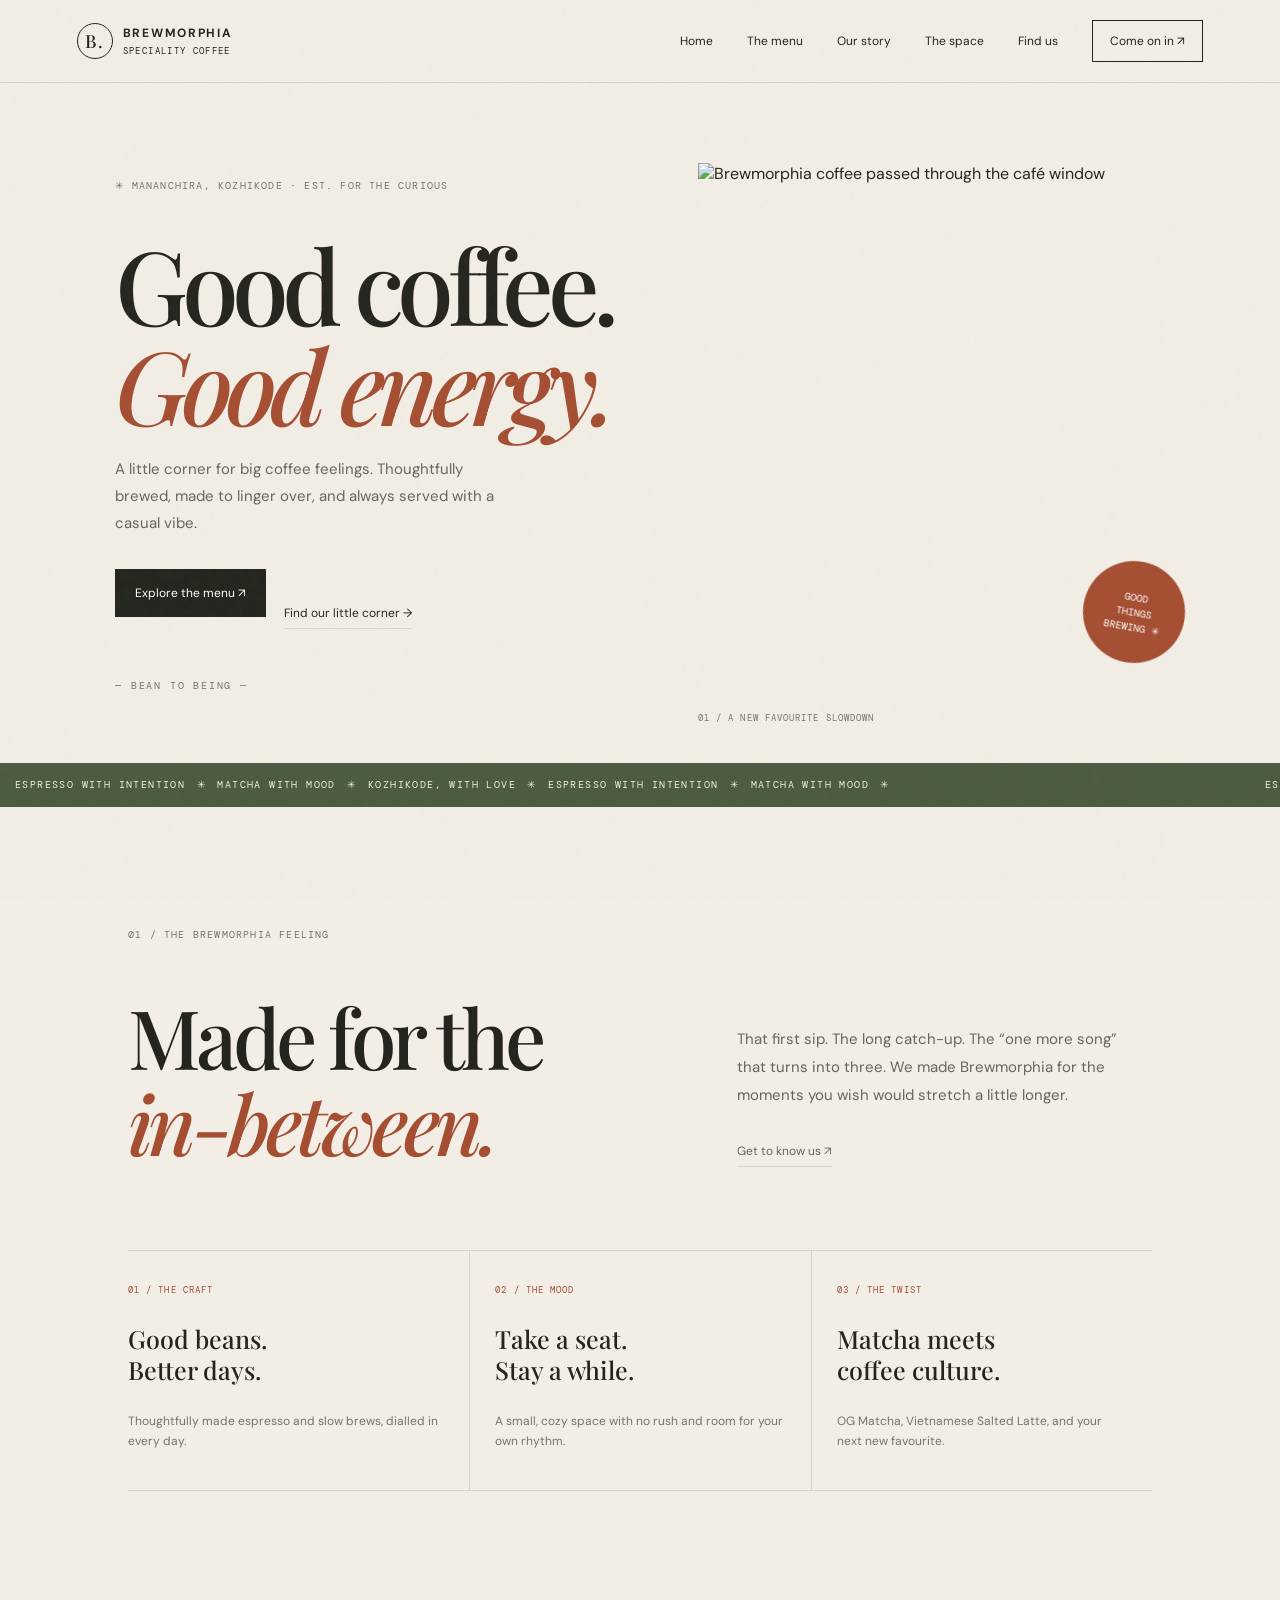
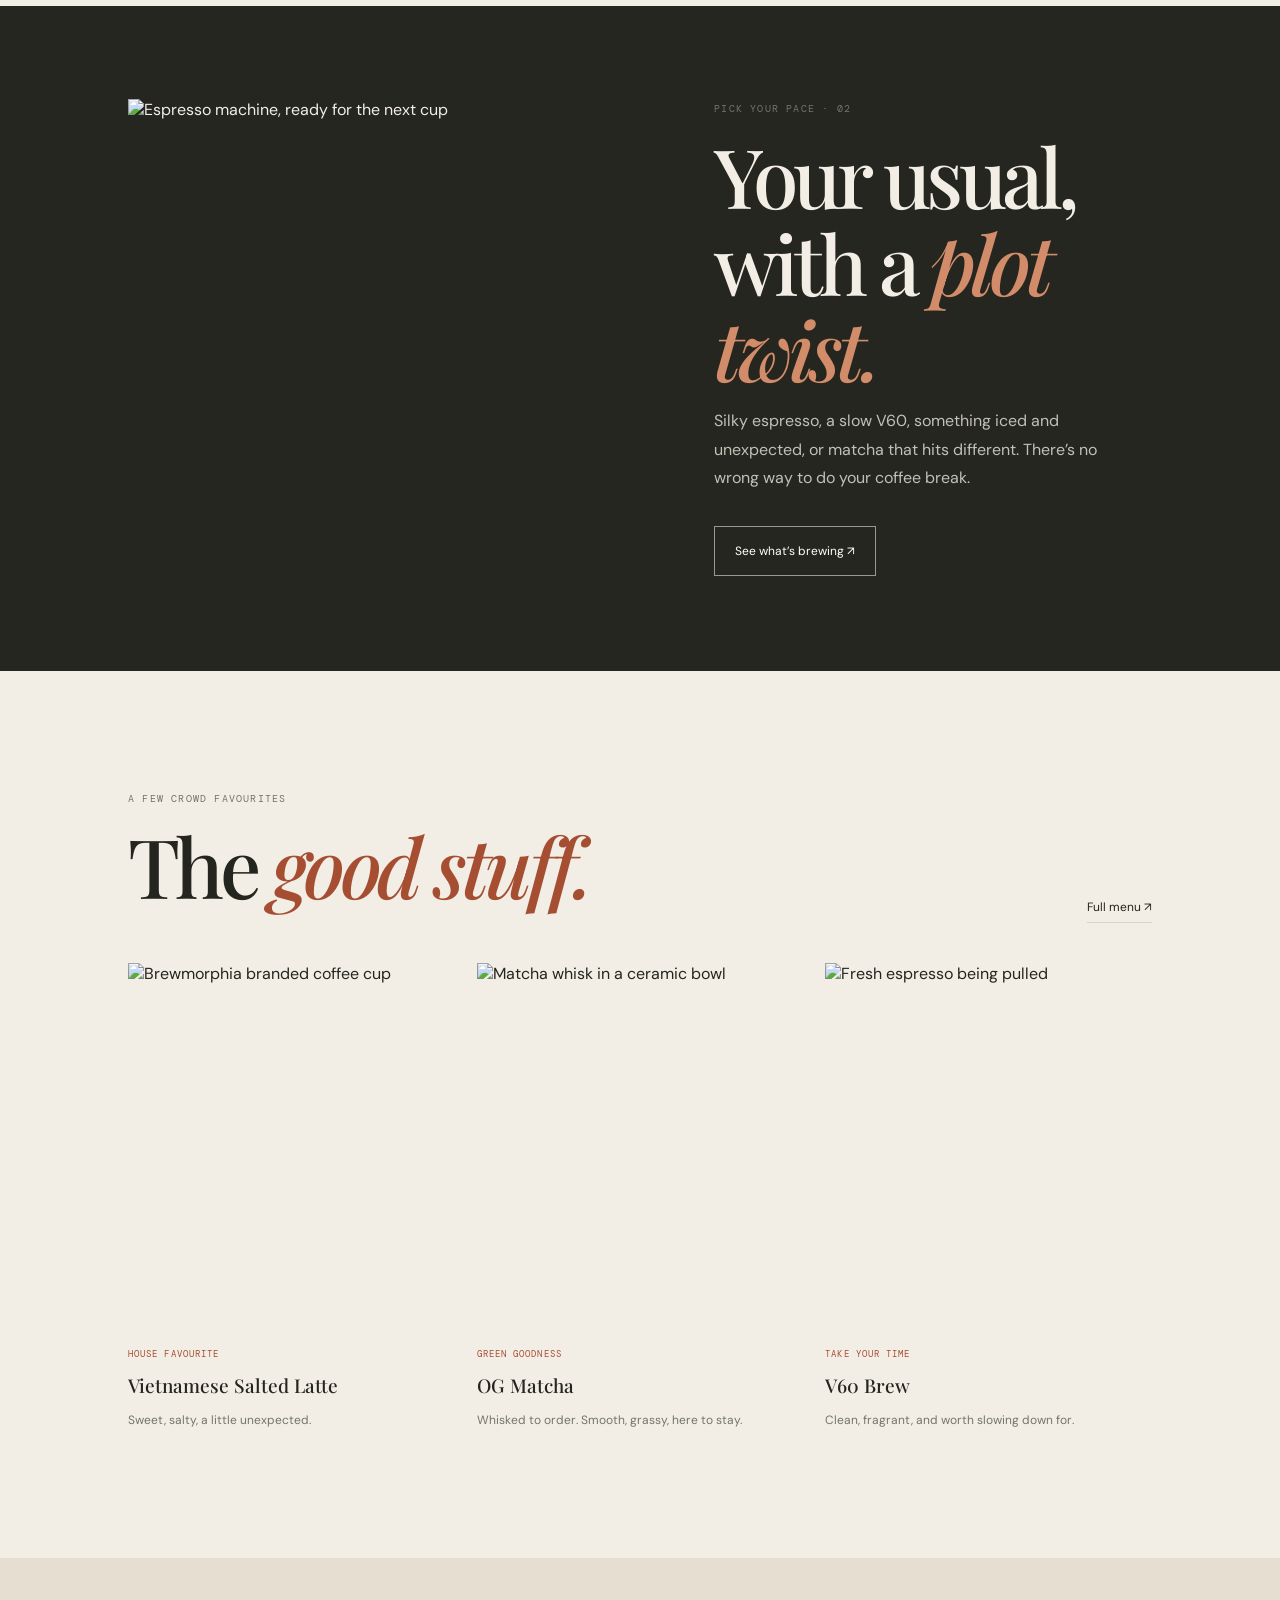
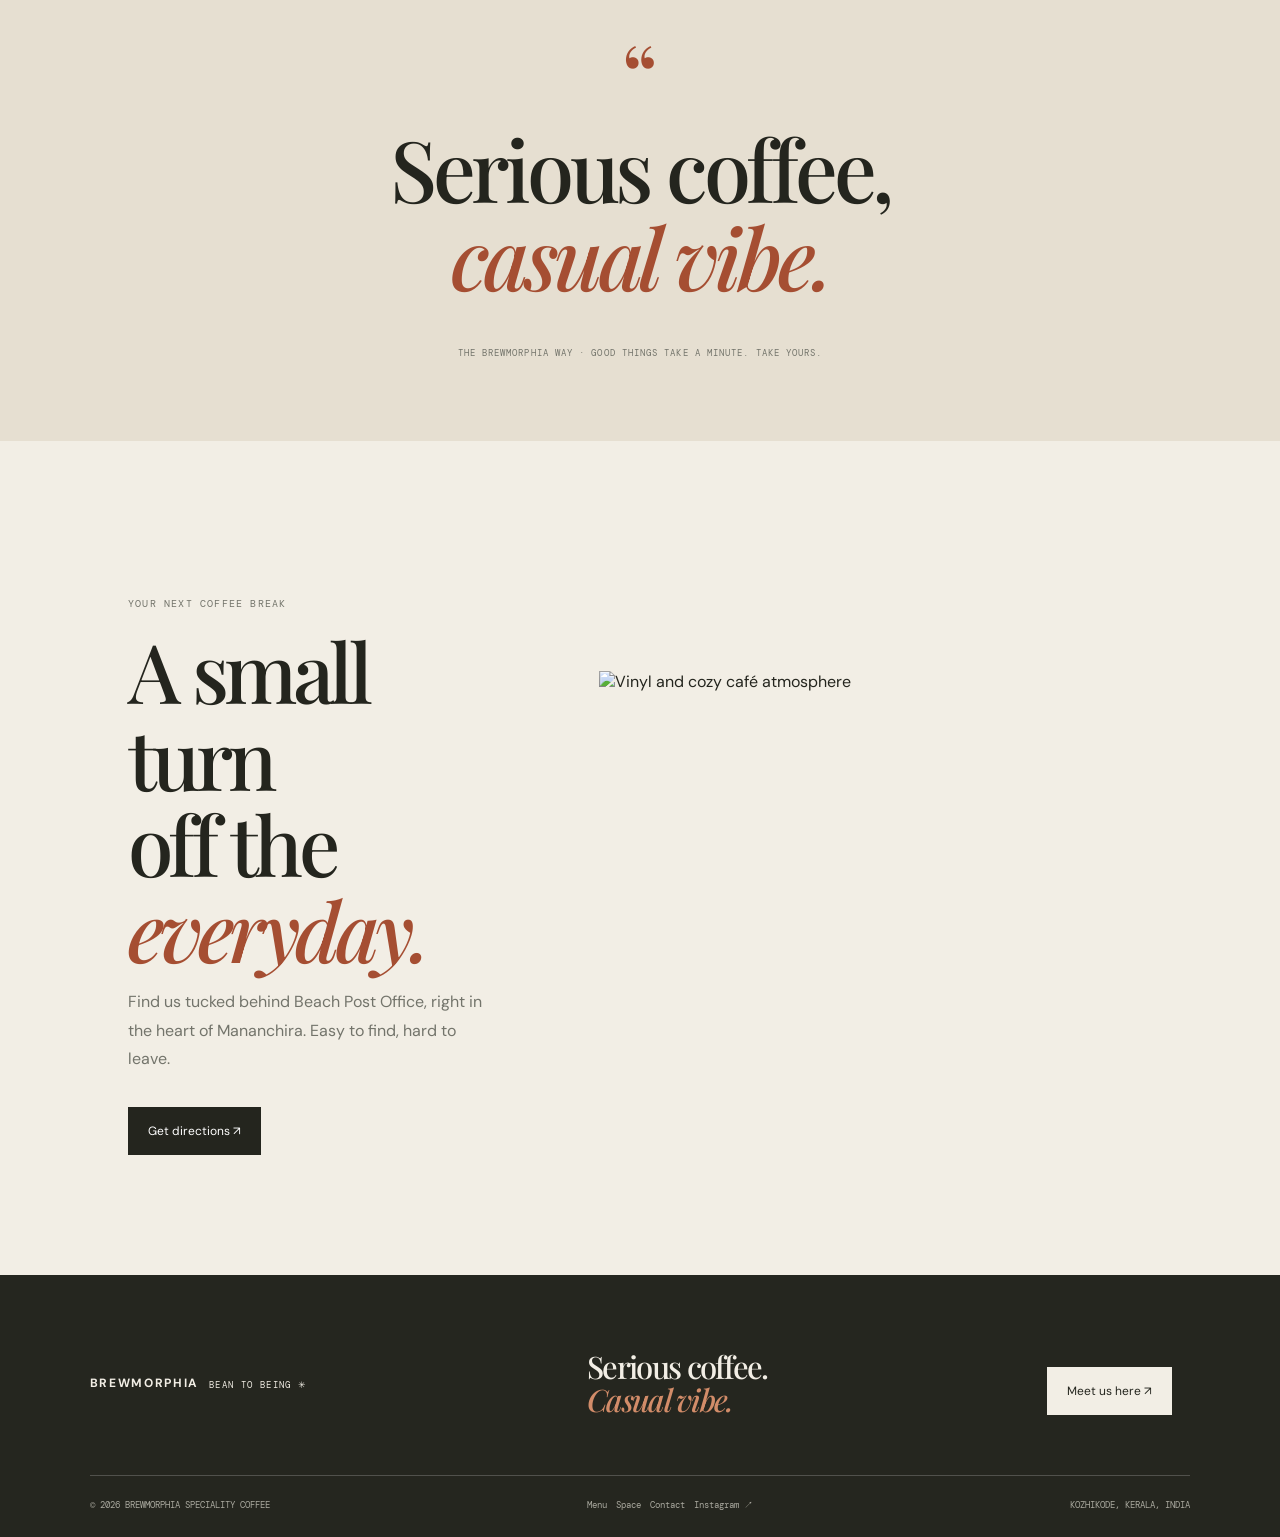
==== index.html @ 0e038773 "Add Brewmorphia website" ====
﻿<!doctype html><html lang="en"><head><meta charset="utf-8"><meta name="viewport" content="width=device-width,initial-scale=1"><title>Brewmorphia — Bean to Being</title><link rel="preconnect" href="https://fonts.googleapis.com"><link href="https://fonts.googleapis.com/css2?family=DM+Mono&family=DM+Sans:wght@400;500;600;700&family=Playfair+Display:ital,wght@0,500;0,600;1,500;1,600&display=swap" rel="stylesheet"><link rel="stylesheet" href="styles.css"><script defer src="script.js"></script></head><body><div class="grain"></div><header><a class="brand" href="index.html"><b>B.</b><span>BREWMORPHIA<small>SPECIALITY COFFEE</small></span></a><button class="hamb" aria-label="Menu">☰</button><nav><a href="index.html">Home</a><a href="menu.html">The menu</a><a href="story.html">Our story</a><a href="gallery.html">The space</a><a href="visit.html">Find us</a><a class="nav-cta" href="visit.html">Come on in ↗</a></nav></header><main><section class="hero"><div class="hero-copy"><p class="eyebrow">✳ MANANCHIRA, KOZHIKODE · EST. FOR THE CURIOUS</p><h1>Good coffee.<br><em>Good energy.</em></h1><p class="lead">A little corner for big coffee feelings. Thoughtfully brewed, made to linger over, and always served with a casual vibe.</p><a class="button" href="menu.html">Explore the menu ↗</a><a class="quiet" href="visit.html">Find our little corner →</a><div class="bean">— BEAN TO BEING —</div></div><div class="hero-visual"><img src="assets/window-cup.jpg" alt="Brewmorphia coffee passed through the café window"><span class="seal">GOOD<br>THINGS<br>BREWING ✳</span><small>01 / A NEW FAVOURITE SLOWDOWN</small></div></section><div class="ticker">ESPRESSO WITH INTENTION　✳　MATCHA WITH MOOD　✳　KOZHIKODE, WITH LOVE　✳　ESPRESSO WITH INTENTION　✳　MATCHA WITH MOOD　✳</div><section class="section"><small class="eyebrow">01 / THE BREWMORPHIA FEELING</small><div class="split"><h2>Made for the<br><em>in-between.</em></h2><p>That first sip. The long catch-up. The “one more song” that turns into three. We made Brewmorphia for the moments you wish would stretch a little longer.<br><br><a class="quiet" href="story.html">Get to know us ↗</a></p></div><div class="three"><article><small>01 / THE CRAFT</small><h3>Good beans.<br>Better days.</h3><p>Thoughtfully made espresso and slow brews, dialled in every day.</p></article><article><small>02 / THE MOOD</small><h3>Take a seat.<br>Stay a while.</h3><p>A small, cozy space with no rush and room for your own rhythm.</p></article><article><small>03 / THE TWIST</small><h3>Matcha meets<br>coffee culture.</h3><p>OG Matcha, Vietnamese Salted Latte, and your next new favourite.</p></article></div></section><section class="dark split-photo"><img src="assets/espresso-machine.jpg" alt="Espresso machine, ready for the next cup"><div><small class="eyebrow">PICK YOUR PACE · 02</small><h2>Your usual,<br>with a <em>plot twist.</em></h2><p>Silky espresso, a slow V60, something iced and unexpected, or matcha that hits different. There’s no wrong way to do your coffee break.</p><a class="button outline" href="menu.html">See what’s brewing ↗</a></div></section><section class="section"><div class="section-title"><div><small class="eyebrow">A FEW CROWD FAVOURITES</small><h2>The <em>good stuff.</em></h2></div><a class="quiet" href="menu.html">Full menu ↗</a></div><div class="cards"><a href="menu.html"><img src="assets/brand-cup.jpg" alt="Brewmorphia branded coffee cup"><small>HOUSE FAVOURITE</small><h3>Vietnamese Salted Latte</h3><p>Sweet, salty, a little unexpected.</p></a><a href="menu.html"><img src="assets/matcha-whisk.jpeg" alt="Matcha whisk in a ceramic bowl"><small>GREEN GOODNESS</small><h3>OG Matcha</h3><p>Whisked to order. Smooth, grassy, here to stay.</p></a><a href="menu.html"><img src="assets/espresso-pour.jpeg" alt="Fresh espresso being pulled"><small>TAKE YOUR TIME</small><h3>V60 Brew</h3><p>Clean, fragrant, and worth slowing down for.</p></a></div></section><section class="quote"><span>“</span><blockquote>Serious coffee,<br><em>casual vibe.</em></blockquote><small>THE BREWMORPHIA WAY · GOOD THINGS TAKE A MINUTE. TAKE YOURS.</small></section><section class="section split visit-preview"><div><small class="eyebrow">YOUR NEXT COFFEE BREAK</small><h2>A small turn<br>off the <em>everyday.</em></h2><p>Find us tucked behind Beach Post Office, right in the heart of Mananchira. Easy to find, hard to leave.</p><a class="button" href="visit.html">Get directions ↗</a></div><img src="assets/listening-corner.jpg" alt="Vinyl and cozy café atmosphere"></section></main><footer><div class="foot-top"><a class="brand" href="index.html">BREWMORPHIA<small>BEAN TO BEING ✳</small></a><h2>Serious coffee.<br><em>Casual vibe.</em></h2><a class="button light" href="visit.html">Meet us here ↗</a></div><div class="foot-bottom"><span>© 2026 BREWMORPHIA SPECIALITY COFFEE</span><span><a href="menu.html">Menu</a>　<a href="gallery.html">Space</a>　<a href="visit.html">Contact</a>　<a href="https://instagram.com/" target="_blank">Instagram ↗</a></span><span>KOZHIKODE, KERALA, INDIA</span></div></footer></body></html>
---- styles.css ----
﻿:root{--cream:#f2eee5;--ink:#24251e;--muted:#73746b;--rust:#a54e32;--green:#4b5b40;--line:#d8d3c8;--serif:'Playfair Display',Georgia,serif;--sans:'DM Sans',Arial,sans-serif;--mono:'DM Mono',monospace}*{box-sizing:border-box}html{scroll-behavior:smooth}body{margin:0;background:var(--cream);color:var(--ink);font-family:var(--sans)}a{color:inherit;text-decoration:none}img{display:block;width:100%;height:100%;object-fit:cover}.grain{position:fixed;inset:0;pointer-events:none;z-index:9;opacity:.1;background-image:url("data:image/svg+xml,%3Csvg xmlns='http://www.w3.org/2000/svg' viewBox='0 0 160 160'%3E%3Cfilter id='n'%3E%3CfeTurbulence type='fractalNoise' baseFrequency='.8' numOctaves='3'/%3E%3C/filter%3E%3Crect width='100%25' height='100%25' filter='url(%23n)' opacity='.3'/%3E%3C/svg%3E")}header{height:83px;display:flex;justify-content:space-between;align-items:center;padding:0 6vw;border-bottom:1px solid #24251e22;position:relative;z-index:10}.brand{display:flex;align-items:center;gap:10px;font-size:12px;font-weight:700;letter-spacing:.14em}.brand b{border:1px solid;border-radius:50%;width:36px;height:36px;display:grid;place-items:center;font:500 18px var(--serif)}.brand small{display:block;font:9px var(--mono);letter-spacing:.15em;margin-top:4px}nav{display:flex;align-items:center;gap:34px;font-size:12px}.nav-cta{border:1px solid;padding:12px 17px}.hamb{display:none}.hero{min-height:680px;padding:65px 9vw 50px;display:grid;grid-template-columns:1fr .9fr;align-items:center;gap:5vw;overflow:hidden}.hero h1{font:500 clamp(64px,8vw,115px)/.98 var(--serif);letter-spacing:-.065em;margin:42px 0 22px}.hero h1 em,h2 em,blockquote em,footer em{color:var(--rust);font-weight:500}.eyebrow,small{font-family:var(--mono);letter-spacing:.12em}.eyebrow{font-size:10px;color:var(--muted)}.lead{max-width:390px;font-size:15px;line-height:1.8;color:#65665d}.button{display:inline-block;background:var(--ink);color:white;padding:16px 20px;font-size:12px;margin:17px 18px 0 0;transition:.25s}.button:hover{background:var(--rust);transform:translateY(-3px)}.quiet{font-size:12px;border-bottom:1px solid var(--line);padding-bottom:7px}.bean{margin-top:57px;font:10px var(--mono);color:var(--muted);letter-spacing:.18em}.hero-visual{height:535px;position:relative}.hero-visual img{object-position:center 40%;animation:revealpic 1.2s both}.hero-visual>small{position:absolute;bottom:-26px;left:0;color:var(--muted);font-size:9px}.seal{position:absolute;right:-20px;bottom:35px;background:var(--rust);color:white;width:102px;height:102px;border-radius:50%;display:grid;place-content:center;text-align:center;font:10px/1.5 var(--mono);transform:rotate(10deg)}.ticker{background:var(--green);color:var(--cream);padding:15px;white-space:nowrap;overflow:hidden;font:10px var(--mono);letter-spacing:.14em;animation:ticker 22s linear infinite}.section{padding:115px 10vw}.split{display:grid;grid-template-columns:1.1fr .9fr;gap:10%;align-items:end;margin-top:35px}.split h2,h2{font:500 clamp(48px,6.5vw,82px)/1.05 var(--serif);letter-spacing:-.055em;margin:15px 0}.split>p{max-width:410px;font-size:15px;line-height:1.85;color:#65665d}.three{display:grid;grid-template-columns:repeat(3,1fr);margin-top:70px;border-top:1px solid var(--line);border-bottom:1px solid var(--line)}.three article{padding:26px 25px 27px 0}.three article+article{border-left:1px solid var(--line);padding-left:25px}.three small,.cards small{font-size:9px;color:var(--rust)}.three h3{font:500 25px/1.25 var(--serif)}.three p,.cards p{font-size:12px;color:var(--muted);line-height:1.7}.dark{background:#25261f;color:var(--cream)}.split-photo{padding:90px 10vw;display:grid;grid-template-columns:1.05fr .95fr;gap:10%;align-items:center}.split-photo img{height:480px}.split-photo p{color:#c2c0b7;line-height:1.8;max-width:400px}.split-photo h2 em{color:#d28c69}.outline{background:transparent;border:1px solid #99998e}.section-title{display:flex;justify-content:space-between;align-items:end;margin-bottom:40px}.cards{display:grid;grid-template-columns:repeat(3,1fr);gap:22px}.cards img{height:360px;margin-bottom:18px;transition:transform .6s}.cards a{overflow:hidden}.cards a:hover img{transform:scale(1.04)}.cards h3{font:500 19px var(--serif);margin:10px 0 0}.quote{background:#e6dfd1;text-align:center;padding:80px 10vw}.quote>span{font:90px/.8 var(--serif);color:var(--rust)}blockquote{font:500 clamp(46px,7vw,85px)/1.04 var(--serif);letter-spacing:-.05em;margin:8px 0 40px}.quote small{font-size:9px;color:var(--muted)}.visit-preview{grid-template-columns:.8fr 1.2fr;align-items:center}.visit-preview img{height:410px}.visit-preview p{color:var(--muted);line-height:1.8}footer{background:#25261f;color:var(--cream);padding:60px 7vw 25px}.foot-top{display:flex;justify-content:space-between;align-items:center;padding-bottom:45px;border-bottom:1px solid #ffffff33}.foot-top h2{font-size:31px}.foot-top h2 em{color:#d28c69}.light{background:var(--cream);color:var(--ink)}.foot-bottom{display:flex;justify-content:space-between;padding-top:23px;font:9px var(--mono);color:#aaa99f;gap:15px}.reveal{opacity:0;transform:translateY(22px);transition:.75s}.reveal.visible{opacity:1;transform:none}.page-hero{padding:82px 10vw 65px;min-height:330px;position:relative}.page-hero h1{font:500 clamp(60px,8vw,103px)/1 var(--serif);letter-spacing:-.06em;margin:25px 0}.page-hero h1 em{color:var(--rust)}.page-hero>p{max-width:490px;line-height:1.8;color:var(--muted)}.page-hero:after{content:'✳';position:absolute;right:12vw;top:70px;color:#a54e3233;font-size:110px;animation:spin 35s linear infinite}.menu-intro,.story-split,.story-banner{padding:25px 10vw 85px;display:grid;grid-template-columns:1fr 1fr;gap:10%;align-items:center}.menu-intro img,.story-split img,.story-banner img{height:440px}.menu-intro h2,.story-split h2{font-size:55px}.menu-intro p,.story-split p,.story-banner p{color:var(--muted);line-height:1.9;font-size:14px}.menu-category{padding:55px 10vw;border-top:1px solid var(--line)}.menu-category h2{font-size:39px}.menu-category>small{color:var(--rust);font-size:9px}.menu-list{display:grid;grid-template-columns:1fr 1fr;column-gap:8%}.menu-item{border-top:1px solid var(--line);padding:20px 0}.menu-item>div{display:flex;justify-content:space-between;gap:12px}.menu-item h3{font:500 20px var(--serif);margin:0}.menu-item b{font:12px var(--mono);color:var(--rust)}.menu-item p{font-size:12px;color:var(--muted);line-height:1.6;margin:8px 0 0}.menu-note{background:#e6dfd1;padding:34px 10vw;display:flex;justify-content:space-between;align-items:center}.menu-note strong{font:italic 23px var(--serif)}.story-split{padding-top:0}.story-values{background:var(--green);color:var(--cream);padding:80px 10vw}.story-values h2{font-size:50px}.value-grid{display:grid;grid-template-columns:repeat(3,1fr);gap:30px}.value-grid article{border-top:1px solid #aaa;padding-top:17px}.value-grid small{color:#d28c69}.value-grid h3{font:500 25px var(--serif)}.value-grid p{font-size:13px;line-height:1.7;color:#d0d1c7}.story-banner{padding-top:75px}.story-banner h2{font-size:50px}.gallery-grid{padding:0 8vw 100px;display:grid;grid-template-columns:1.1fr .9fr 1fr;grid-template-rows:280px 220px 320px;gap:13px}.gallery-grid figure{margin:0;position:relative;overflow:hidden}.gallery-grid figure:nth-child(1){grid-row:span 2}.gallery-grid figure:nth-child(4){grid-column:2;grid-row:span 2}.gallery-grid figure:nth-child(6){grid-column:3}.gallery-grid img{transition:.6s}.gallery-grid figure:hover img{transform:scale(1.04)}.gallery-grid figcaption{position:absolute;bottom:0;left:0;right:0;padding:30px 13px 12px;color:white;background:linear-gradient(transparent,#0008);font:9px var(--mono);letter-spacing:.1em}.gallery-note{margin:0 8vw 80px;padding:28px 0;border-top:1px solid var(--line);display:flex;justify-content:space-between;font:10px var(--mono);color:var(--muted)}.visit-layout{padding:0 10vw 100px;display:grid;grid-template-columns:.9fr 1.1fr;gap:9%}.visit-info h2{font-size:51px}.visit-info>p{font-size:14px;line-height:1.8;color:var(--muted)}.info-card{border-top:1px solid var(--line);padding:18px 0}.info-card small{font-size:9px;color:var(--rust)}.info-card p{font-size:13px;line-height:1.7;margin:8px 0}.info-card a{border-bottom:1px solid var(--line)}.hours{width:100%;font-size:12px;border-collapse:collapse;margin-top:8px}.hours td{padding:8px 0;border-bottom:1px solid var(--line)}.hours td:last-child{text-align:right;color:var(--muted)}.map-panel{height:570px;position:relative;background:#ded8cc}.map-panel iframe{position:absolute;width:100%;height:100%;inset:0;border:0;filter:saturate(.7) sepia(.1)}.map-label{position:absolute;z-index:1;top:17px;left:17px;background:white;padding:13px 16px;box-shadow:0 4px 20px #0002}.map-label b{display:block;font:500 16px var(--serif)}.map-label small{font-size:9px;color:var(--muted)}.visit-bottom{background:#e6dfd1;padding:65px 10vw;display:flex;justify-content:space-between;align-items:center}.visit-bottom h2{font-size:42px}.visit-bottom h2 em{color:var(--rust)}@keyframes ticker{to{background-position:-800px}}@keyframes spin{to{transform:rotate(360deg)}}@keyframes revealpic{from{transform:scale(1.09);filter:brightness(.7)}to{transform:scale(1);filter:brightness(1)}}@media(max-width:780px){header{height:70px;padding:0 6vw}.hamb{display:block;border:0;background:transparent;font-size:20px}nav{display:none;position:absolute;top:69px;left:0;right:0;padding:25px 7vw;background:var(--cream);flex-direction:column;align-items:stretch;gap:22px}nav.open{display:flex}.nav-cta{text-align:center}.hero{grid-template-columns:1fr;padding:55px 7vw 45px;gap:35px}.hero h1{font-size:clamp(62px,14vw,95px);margin:28px 0 18px}.hero-visual{height:110vw;max-height:550px}.bean{margin-top:30px}.section{padding:75px 7vw}.split{grid-template-columns:1fr;gap:12px}.three{grid-template-columns:1fr;margin-top:42px}.three article{padding:20px 0}.three article+article{border-left:0;border-top:1px solid var(--line);padding-left:0}.split-photo{grid-template-columns:1fr;padding:65px 7vw;gap:32px}.split-photo img{height:95vw;max-height:450px}.section-title{align-items:flex-start;flex-direction:column;gap:12px}.cards{grid-template-columns:1fr;gap:30px}.cards img{height:105vw;max-height:470px}.quote{padding:65px 7vw}.foot-top,.foot-bottom{align-items:flex-start;flex-direction:column;gap:17px}.foot-top{padding-bottom:30px}.page-hero{padding:60px 7vw 48px;min-height:310px}.page-hero:after{font-size:60px;right:9vw;top:45px}.menu-intro,.story-split,.story-banner{grid-template-columns:1fr;padding:5px 7vw 60px;gap:25px}.menu-intro img,.story-split img,.story-banner img{height:95vw;max-height:450px}.menu-category{padding:42px 7vw}.menu-list{grid-template-columns:1fr}.menu-note{padding:27px 7vw;align-items:flex-start;flex-direction:column;gap:12px}.story-values{padding:60px 7vw}.value-grid{grid-template-columns:1fr;gap:17px}.gallery-grid{padding:0 5vw 60px;grid-template-columns:1fr 1fr;grid-template-rows:230px 230px 280px 220px;gap:8px}.gallery-grid figure:nth-child(1),.gallery-grid figure:nth-child(4){grid-row:auto;grid-column:auto}.gallery-grid figure:last-child{grid-column:span 2}.gallery-note{margin:0 5vw 55px;flex-direction:column;gap:15px}.visit-layout{grid-template-columns:1fr;padding:0 7vw 65px;gap:30px}.map-panel{height:390px}.visit-bottom{padding:45px 7vw;align-items:flex-start;flex-direction:column;gap:10px}}@media(prefers-reduced-motion:reduce){*,*:before,*:after{scroll-behavior:auto!important;animation-duration:.01ms!important;transition-duration:.01ms!important}.reveal{opacity:1;transform:none}}
.ticker{display:flex;overflow:hidden;gap:0;white-space:nowrap}.ticker-track{display:block;flex:none;min-width:100%;animation:marquee 28s linear infinite}.ticker:hover .ticker-track{animation-play-state:paused}@keyframes marquee{to{transform:translateX(-100%)}}.reveal{opacity:0;transform:translateY(24px);transition:opacity .8s ease,transform .8s cubic-bezier(.2,.7,.2,1)}.reveal.visible{opacity:1;transform:translateY(0)}.page-hero.reveal{transform:translateY(16px)}.cards a{display:block}.cards a:hover h3{color:var(--rust)}.nav-cta:hover{background:var(--ink);color:var(--cream)}.button{position:relative;overflow:hidden}.button:after{content:'';position:absolute;inset:0;background:#ffffff20;transform:translateX(-110%);transition:transform .4s}.button:hover:after{transform:translateX(0)}@media(prefers-reduced-motion:reduce){.ticker-track{animation:none}.reveal{opacity:1;transform:none}}
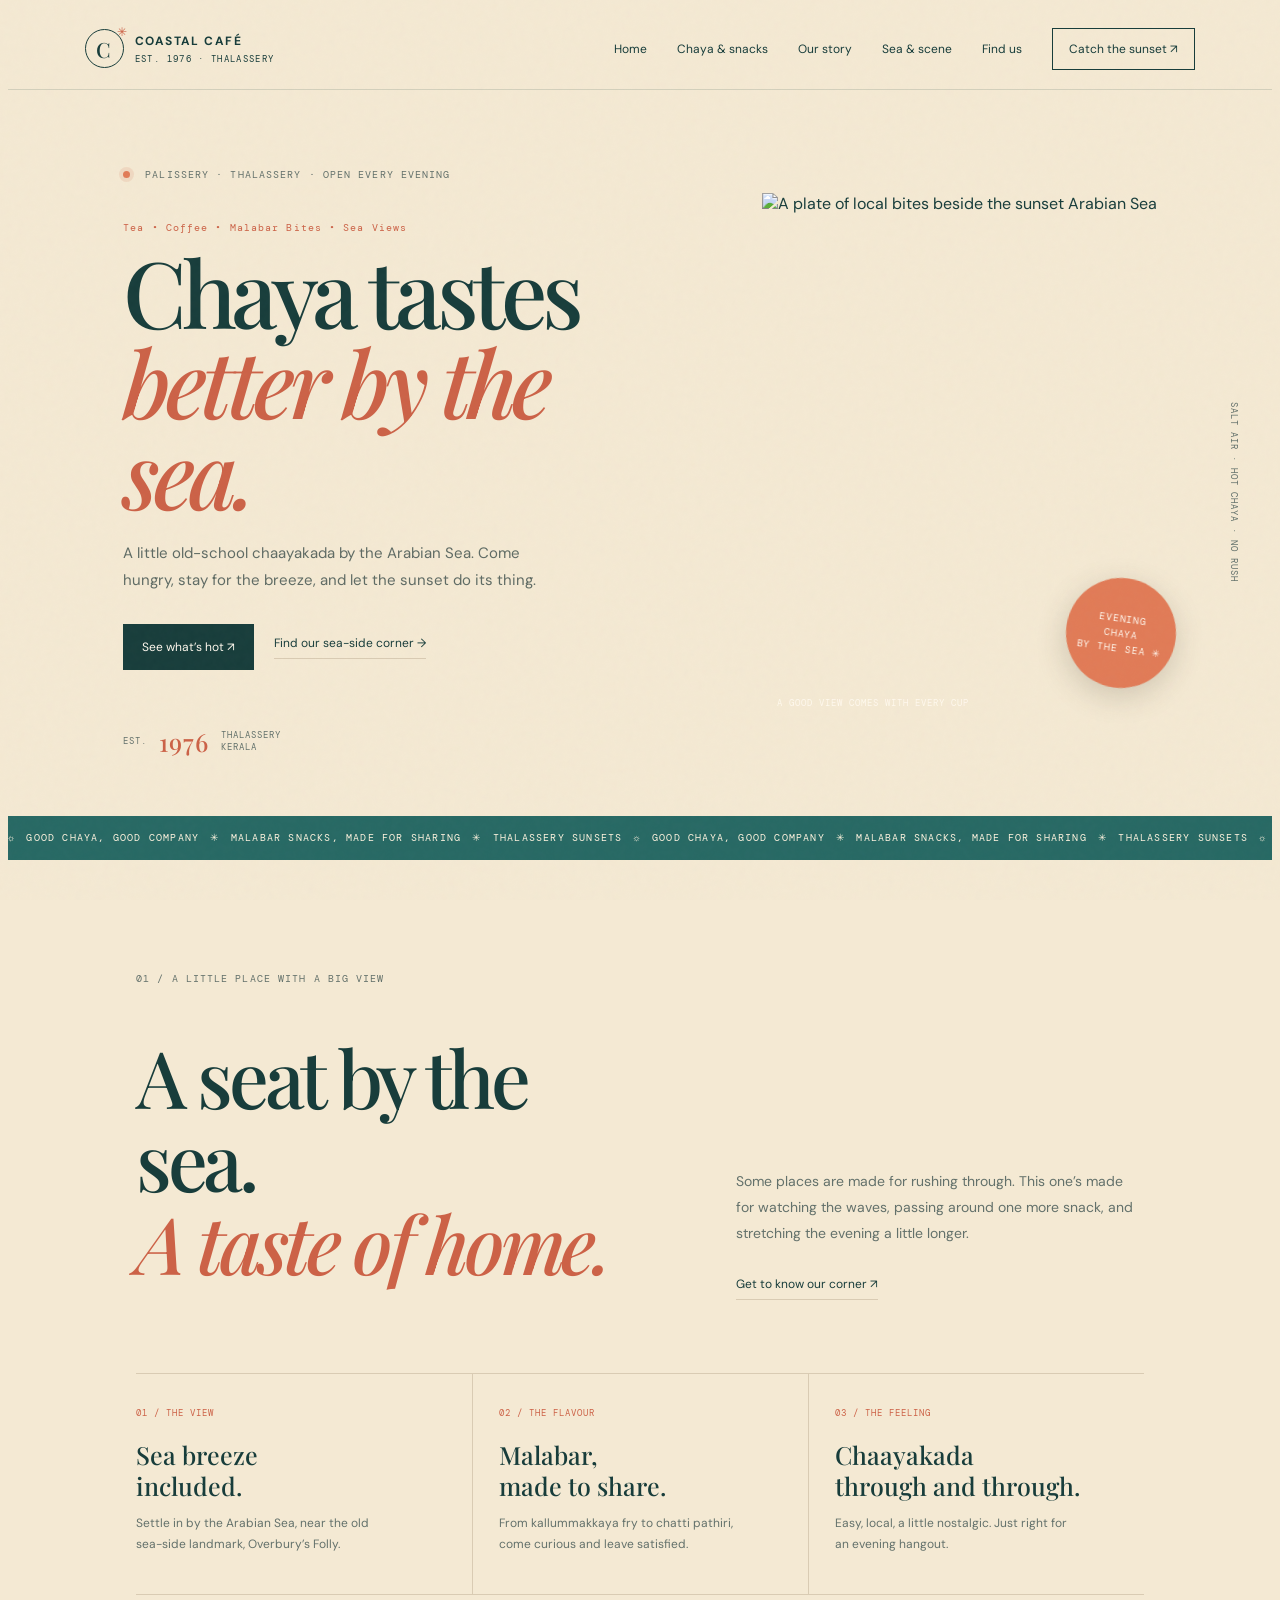
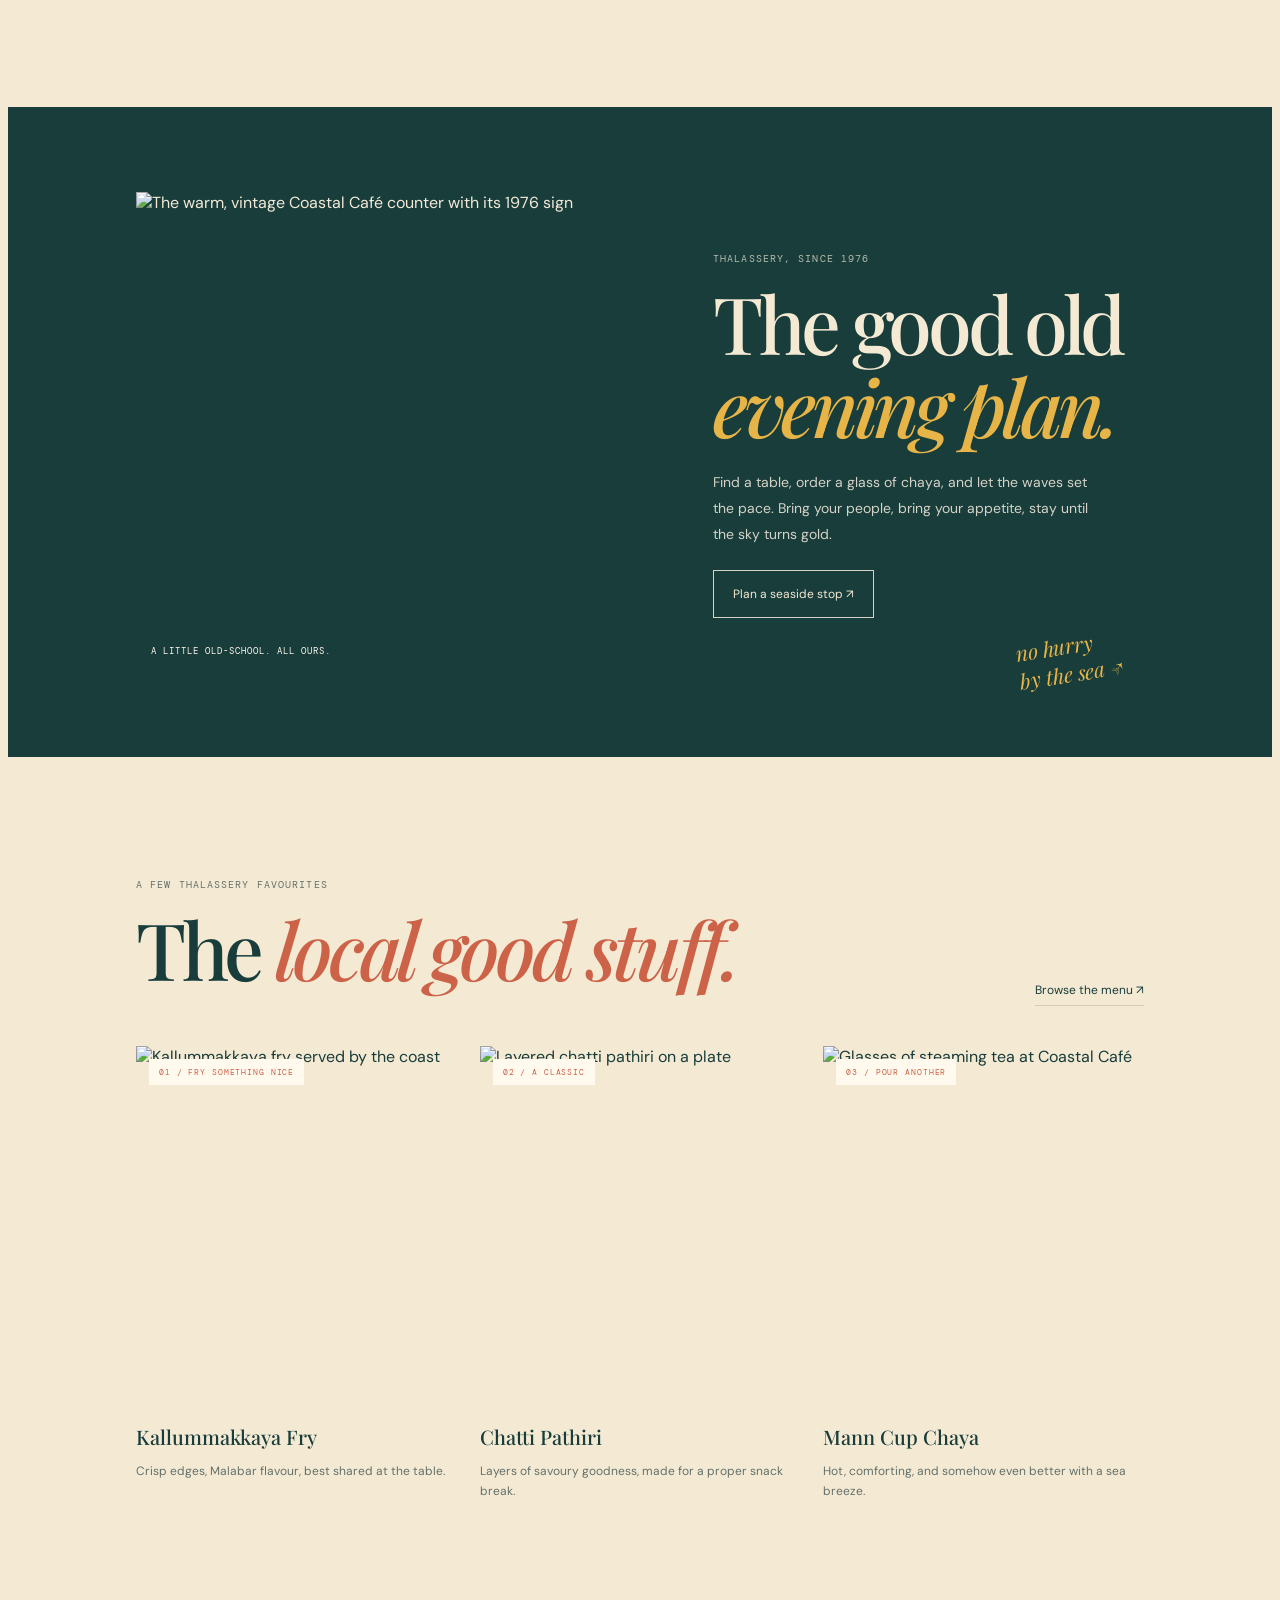
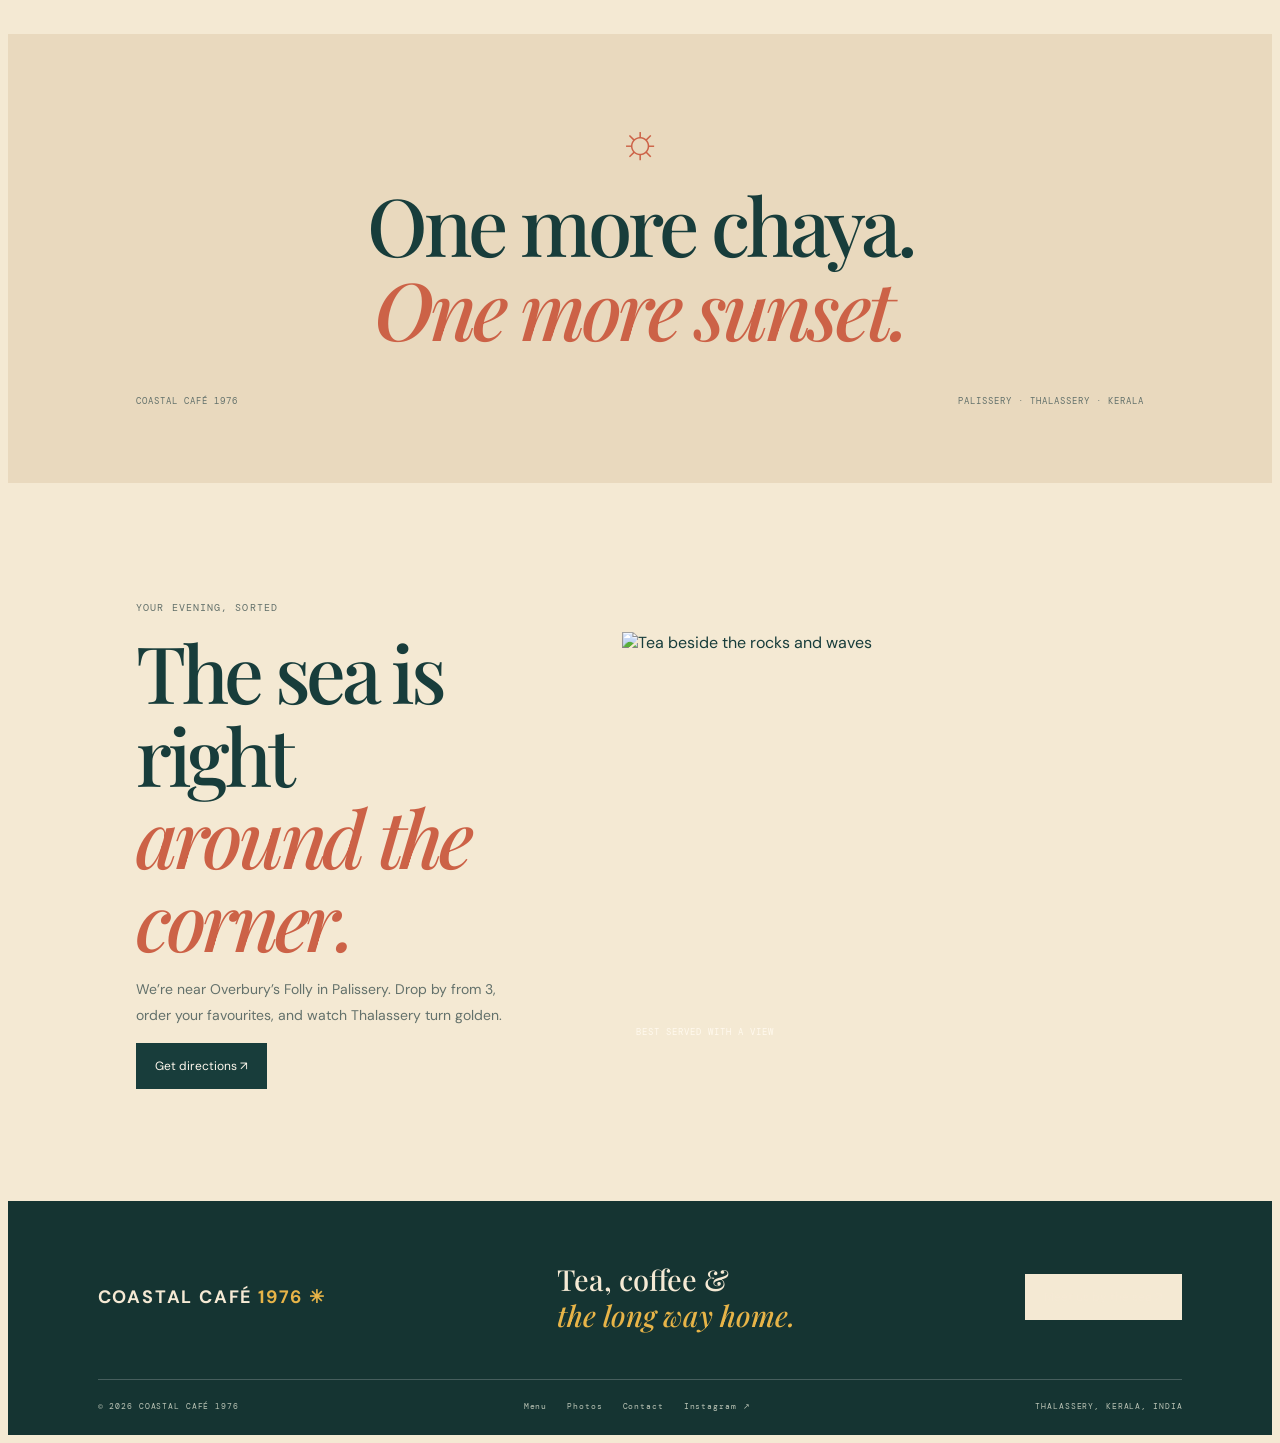
==== commit 379a6cda: "Create Coastal Café 1976 website concept" ====
--- a/index.html
+++ b/index.html
@@ -1,2 +1 @@
-﻿<!doctype html><html lang="en"><head><meta charset="utf-8"><meta name="viewport" content="width=device-width,initial-scale=1"><title>Brewmorphia — Bean to Being</title><link rel="preconnect" href="https://fonts.googleapis.com"><link href="https://fonts.googleapis.com/css2?family=DM+Mono&family=DM+Sans:wght@400;500;600;700&family=Playfair+Display:ital,wght@0,500;0,600;1,500;1,600&display=swap" rel="stylesheet"><link rel="stylesheet" href="styles.css"><script defer src="script.js"></script></head><body><div class="grain"></div><header><a class="brand" href="index.html"><b>B.</b><span>BREWMORPHIA<small>SPECIALITY COFFEE</small></span></a><button class="hamb" aria-label="Menu">☰</button><nav><a href="index.html">Home</a><a href="menu.html">The menu</a><a href="story.html">Our story</a><a href="gallery.html">The space</a><a href="visit.html">Find us</a><a class="nav-cta" href="visit.html">Come on in ↗</a></nav></header><main><section class="hero"><div class="hero-copy"><p class="eyebrow">✳ MANANCHIRA, KOZHIKODE · EST. FOR THE CURIOUS</p><h1>Good coffee.<br><em>Good energy.</em></h1><p class="lead">A little corner for big coffee feelings. Thoughtfully brewed, made to linger over, and always served with a casual vibe.</p><a class="button" href="menu.html">Explore the menu ↗</a><a class="quiet" href="visit.html">Find our little corner →</a><div class="bean">— BEAN TO BEING —</div></div><div class="hero-visual"><img src="assets/window-cup.jpg" alt="Brewmorphia coffee passed through the café window"><span class="seal">GOOD<br>THINGS<br>BREWING ✳</span><small>01 / A NEW FAVOURITE SLOWDOWN</small></div></section><div class="ticker">ESPRESSO WITH INTENTION　✳　MATCHA WITH MOOD　✳　KOZHIKODE, WITH LOVE　✳　ESPRESSO WITH INTENTION　✳　MATCHA WITH MOOD　✳</div><section class="section"><small class="eyebrow">01 / THE BREWMORPHIA FEELING</small><div class="split"><h2>Made for the<br><em>in-between.</em></h2><p>That first sip. The long catch-up. The “one more song” that turns into three. We made Brewmorphia for the moments you wish would stretch a little longer.<br><br><a class="quiet" href="story.html">Get to know us ↗</a></p></div><div class="three"><article><small>01 / THE CRAFT</small><h3>Good beans.<br>Better days.</h3><p>Thoughtfully made espresso and slow brews, dialled in every day.</p></article><article><small>02 / THE MOOD</small><h3>Take a seat.<br>Stay a while.</h3><p>A small, cozy space with no rush and room for your own rhythm.</p></article><article><small>03 / THE TWIST</small><h3>Matcha meets<br>coffee culture.</h3><p>OG Matcha, Vietnamese Salted Latte, and your next new favourite.</p></article></div></section><section class="dark split-photo"><img src="assets/espresso-machine.jpg" alt="Espresso machine, ready for the next cup"><div><small class="eyebrow">PICK YOUR PACE · 02</small><h2>Your usual,<br>with a <em>plot twist.</em></h2><p>Silky espresso, a slow V60, something iced and unexpected, or matcha that hits different. There’s no wrong way to do your coffee break.</p><a class="button outline" href="menu.html">See what’s brewing ↗</a></div></section><section class="section"><div class="section-title"><div><small class="eyebrow">A FEW CROWD FAVOURITES</small><h2>The <em>good stuff.</em></h2></div><a class="quiet" href="menu.html">Full menu ↗</a></div><div class="cards"><a href="menu.html"><img src="assets/brand-cup.jpg" alt="Brewmorphia branded coffee cup"><small>HOUSE FAVOURITE</small><h3>Vietnamese Salted Latte</h3><p>Sweet, salty, a little unexpected.</p></a><a href="menu.html"><img src="assets/matcha-whisk.jpeg" alt="Matcha whisk in a ceramic bowl"><small>GREEN GOODNESS</small><h3>OG Matcha</h3><p>Whisked to order. Smooth, grassy, here to stay.</p></a><a href="menu.html"><img src="assets/espresso-pour.jpeg" alt="Fresh espresso being pulled"><small>TAKE YOUR TIME</small><h3>V60 Brew</h3><p>Clean, fragrant, and worth slowing down for.</p></a></div></section><section class="quote"><span>“</span><blockquote>Serious coffee,<br><em>casual vibe.</em></blockquote><small>THE BREWMORPHIA WAY · GOOD THINGS TAKE A MINUTE. TAKE YOURS.</small></section><section class="section split visit-preview"><div><small class="eyebrow">YOUR NEXT COFFEE BREAK</small><h2>A small turn<br>off the <em>everyday.</em></h2><p>Find us tucked behind Beach Post Office, right in the heart of Mananchira. Easy to find, hard to leave.</p><a class="button" href="visit.html">Get directions ↗</a></div><img src="assets/listening-corner.jpg" alt="Vinyl and cozy café atmosphere"></section></main><footer><div class="foot-top"><a class="brand" href="index.html">BREWMORPHIA<small>BEAN TO BEING ✳</small></a><h2>Serious coffee.<br><em>Casual vibe.</em></h2><a class="button light" href="visit.html">Meet us here ↗</a></div><div class="foot-bottom"><span>© 2026 BREWMORPHIA SPECIALITY COFFEE</span><span><a href="menu.html">Menu</a>　<a href="gallery.html">Space</a>　<a href="visit.html">Contact</a>　<a href="https://instagram.com/" target="_blank">Instagram ↗</a></span><span>KOZHIKODE, KERALA, INDIA</span></div></footer></body></html>
-
+﻿<!doctype html><html lang="en"><head><meta charset="utf-8"><meta name="viewport" content="width=device-width,initial-scale=1"><meta name="theme-color" content="#f4e9d3"><meta name="description" content="Tea, coffee and Malabar bites by the Arabian Sea at Coastal Café 1976, near Overbury's Folly, Thalassery."><title>Coastal Café 1976 — Tea, Coffee, Malabar Bites, Sea Views</title><link rel="preconnect" href="https://fonts.googleapis.com"><link href="https://fonts.googleapis.com/css2?family=DM+Mono&family=DM+Sans:wght@400;500;600;700&family=Playfair+Display:ital,wght@0,500;0,600;1,500;1,600&display=swap" rel="stylesheet"><link rel="stylesheet" href="coastal.css"><script defer src="script.js"></script></head><body class="coastal"><div class="grain"></div><header class="masthead"><a class="brand" href="index.html"><span class="brand-mark">C<span>✳</span></span><span>COASTAL CAFÉ<small>EST. 1976 · THALASSERY</small></span></a><button class="hamb" aria-label="Open navigation" aria-expanded="false">☰</button><nav><a href="index.html">Home</a><a href="menu.html">Chaya &amp; snacks</a><a href="story.html">Our story</a><a href="gallery.html">Sea &amp; scene</a><a href="visit.html">Find us</a><a class="nav-cta" href="visit.html">Catch the sunset ↗</a></nav></header><main><section class="coast-hero"><div class="hero-copy"><p class="eyebrow"><span class="sun-dot"></span> PALISSERY · THALASSERY · OPEN EVERY EVENING</p><p class="hero-script">Tea • Coffee • Malabar Bites • Sea Views</p><h1>Chaya tastes<br><em>better by the sea.</em></h1><p class="lead">A little old-school chaayakada by the Arabian Sea. Come hungry, stay for the breeze, and let the sunset do its thing.</p><div class="hero-buttons"><a class="button button-ink" href="menu.html">See what’s hot ↗</a><a class="text-link" href="visit.html">Find our sea-side corner →</a></div><div class="sunset-note"><span>EST.</span><b>1976</b><span>THALASSERY<br>KERALA</span></div></div><div class="hero-image-wrap"><img src="coastal-assets/sunset-sea-plate.png" alt="A plate of local bites beside the sunset Arabian Sea"><span class="round-stamp">EVENING<br>CHAYA<br>BY THE SEA ✳</span><small class="photo-caption">A GOOD VIEW COMES WITH EVERY CUP</small></div><div class="side-label">SALT AIR · HOT CHAYA · NO RUSH</div></section><div class="wave-divider"><div class="ticker">☼　GOOD CHAYA, GOOD COMPANY　✳　MALABAR SNACKS, MADE FOR SHARING　✳　THALASSERY SUNSETS　☼　GOOD CHAYA, GOOD COMPANY　✳　MALABAR SNACKS, MADE FOR SHARING　✳　THALASSERY SUNSETS　</div></div><section class="coast-section"><div class="eyebrow reveal">01 / A LITTLE PLACE WITH A BIG VIEW</div><div class="split-heading"><h2 class="display reveal">A seat by the sea.<br><em>A taste of home.</em></h2><div class="section-copy reveal"><p>Some places are made for rushing through. This one’s made for watching the waves, passing around one more snack, and stretching the evening a little longer.</p><a class="arrow-link" href="story.html">Get to know our corner ↗</a></div></div><div class="coast-features"><article class="reveal"><span>01 / THE VIEW</span><h3>Sea breeze<br>included.</h3><p>Settle in by the Arabian Sea, near the old sea-side landmark, Overbury’s Folly.</p></article><article class="reveal"><span>02 / THE FLAVOUR</span><h3>Malabar,<br>made to share.</h3><p>From kallummakkaya fry to chatti pathiri, come curious and leave satisfied.</p></article><article class="reveal"><span>03 / THE FEELING</span><h3>Chaayakada<br>through and through.</h3><p>Easy, local, a little nostalgic. Just right for an evening hangout.</p></article></div></section><section class="feature-split"><div class="feature-photo reveal"><img src="coastal-assets/cafe-counter.png" alt="The warm, vintage Coastal Café counter with its 1976 sign"><span class="photo-caption">A LITTLE OLD-SCHOOL. ALL OURS.</span></div><div class="feature-copy"><small class="eyebrow reveal">THALASSERY, SINCE 1976</small><h2 class="display reveal">The good old<br><em>evening plan.</em></h2><p class="reveal">Find a table, order a glass of chaya, and let the waves set the pace. Bring your people, bring your appetite, stay until the sky turns gold.</p><a class="button button-outline reveal" href="visit.html">Plan a seaside stop ↗</a><div class="hand-note">no hurry<br>by the sea ↗</div></div></section><section class="coast-section favourites"><div class="section-title"><div><small class="eyebrow">A FEW THALASSERY FAVOURITES</small><h2 class="display">The <em>local good stuff.</em></h2></div><a class="arrow-link" href="menu.html">Browse the menu ↗</a></div><div class="food-cards"><a class="food-card reveal" href="menu.html"><div class="food-img"><img src="coastal-assets/coastal-mussel-fry.png" alt="Kallummakkaya fry served by the coast"><span>01 / FRY SOMETHING NICE</span></div><h3>Kallummakkaya Fry</h3><p>Crisp edges, Malabar flavour, best shared at the table.</p></a><a class="food-card reveal" href="menu.html"><div class="food-img"><img src="coastal-assets/chatti-pathiri.png" alt="Layered chatti pathiri on a plate"><span>02 / A CLASSIC</span></div><h3>Chatti Pathiri</h3><p>Layers of savoury goodness, made for a proper snack break.</p></a><a class="food-card reveal" href="menu.html"><div class="food-img"><img src="coastal-assets/kulhad-chaya.png" alt="Glasses of steaming tea at Coastal Café"><span>03 / POUR ANOTHER</span></div><h3>Mann Cup Chaya</h3><p>Hot, comforting, and somehow even better with a sea breeze.</p></a></div></section><section class="coast-quote"><span class="quote-sun">☼</span><blockquote class="reveal">One more chaya.<br><em>One more sunset.</em></blockquote><div class="quote-foot"><span>COASTAL CAFÉ 1976</span><span>PALISSERY · THALASSERY · KERALA</span></div></section><section class="last-call coast-section"><div class="last-copy reveal"><small class="eyebrow">YOUR EVENING, SORTED</small><h2 class="display">The sea is right<br><em>around the corner.</em></h2><p>We’re near Overbury’s Folly in Palissery. Drop by from 3, order your favourites, and watch Thalassery turn golden.</p><a class="button button-ink" href="visit.html">Get directions ↗</a></div><div class="last-image reveal"><img src="coastal-assets/tea-by-the-sea.png" alt="Tea beside the rocks and waves"><span class="photo-caption">BEST SERVED WITH A VIEW</span></div></section></main><footer class="coast-footer"><div class="footer-top"><a class="footer-brand" href="index.html">COASTAL CAFÉ <span>1976 ✳</span></a><p>Tea, coffee &amp;<br><em>the long way home.</em></p><a class="button button-light" href="visit.html">Meet us by the sea ↗</a></div><div class="footer-bottom"><span>© 2026 COASTAL CAFÉ 1976</span><div><a href="menu.html">Menu</a><a href="gallery.html">Photos</a><a href="visit.html">Contact</a><a href="https://www.instagram.com/explore/search/keyword/?q=Coastal%20Cafe%201976%20Thalassery" target="_blank" rel="noreferrer">Instagram ↗</a></div><span>THALASSERY, KERALA, INDIA</span></div></footer></body></html>
--- a/coastal.css
+++ b/coastal.css
@@ -0,0 +1,3 @@
+﻿.coastal{--sand:#f4e9d3;--paper:#fff9ee;--ink:#183d3b;--muted:#63716b;--rust:#cc6247;--coral:#e17b57;--sea:#276964;--sun:#e7b448;--line:#d9cbb3;--serif:'Playfair Display',Georgia,serif;--sans:'DM Sans',Arial,sans-serif;--mono:'DM Mono',monospace;background:var(--sand);color:var(--ink);font-family:var(--sans)}.coastal *{box-sizing:border-box}.coastal a{color:inherit;text-decoration:none}.coastal img{display:block;width:100%;height:100%;object-fit:cover}.coastal .grain{position:fixed;inset:0;pointer-events:none;z-index:9;opacity:.09;background-image:url("data:image/svg+xml,%3Csvg viewBox='0 0 150 150' xmlns='http://www.w3.org/2000/svg'%3E%3Cfilter id='n'%3E%3CfeTurbulence type='fractalNoise' baseFrequency='.85' numOctaves='3'/%3E%3C/filter%3E%3Crect width='100%25' height='100%25' filter='url(%23n)' opacity='.28'/%3E%3C/svg%3E")}.masthead{height:82px;display:flex;justify-content:space-between;align-items:center;padding:0 6vw;border-bottom:1px solid #183d3b25;position:relative;z-index:10}.brand{display:flex;gap:11px;align-items:center;font-size:12px;font-weight:700;letter-spacing:.12em}.brand-mark{width:39px;height:39px;border:1px solid var(--ink);border-radius:50%;display:grid;place-items:center;font:500 21px var(--serif);position:relative}.brand-mark span{position:absolute;right:-6px;top:-7px;color:var(--rust);font-size:12px}.brand small{display:block;font:9px var(--mono);letter-spacing:.15em;margin-top:4px}.masthead nav{display:flex;gap:30px;align-items:center;font-size:12px}.masthead nav a:not(.nav-cta):hover,.footer-bottom a:hover{color:var(--rust)}.nav-cta{border:1px solid var(--ink);padding:12px 16px}.hamb{display:none}.coast-hero{padding:68px 9vw 58px;min-height:680px;display:grid;grid-template-columns:1fr .95fr;gap:6vw;align-items:center;position:relative;overflow:hidden}.hero-copy{position:relative;z-index:1}.eyebrow,.coast-features article>span,.photo-caption,.food-img>span,.quote-foot,.footer-bottom,.side-label,.sunset-note,.hero-script{font-family:var(--mono);letter-spacing:.11em}.eyebrow{font-size:10px;color:var(--muted)}.sun-dot{display:inline-block;width:7px;height:7px;border-radius:50%;background:var(--coral);margin-right:8px;box-shadow:0 0 0 4px #cc62471f}.hero-script{font-size:10px;color:var(--rust);margin:40px 0 12px}.coast-hero h1{font:500 clamp(56px,7.2vw,105px)/.98 var(--serif);letter-spacing:-.06em;margin:0}.coastal h1 em,.coastal .display em,.coastal blockquote em,.coast-footer em{color:var(--rust);font-weight:500}.lead{font-size:15px;line-height:1.8;color:#5f6b64;max-width:415px;margin:23px 0 0}.hero-buttons{display:flex;align-items:center;gap:20px;margin-top:30px}.button{display:inline-block;padding:15px 19px;font-size:12px;transition:transform .25s,background .25s,color .25s}.button:hover{transform:translateY(-3px)}.button-ink{background:var(--ink);color:var(--paper)!important}.button-ink:hover{background:var(--rust)}.text-link,.arrow-link{font-size:12px;border-bottom:1px solid var(--line);padding-bottom:7px}.sunset-note{margin-top:55px;display:flex;gap:12px;align-items:center;color:var(--muted);font-size:9px}.sunset-note b{font:500 25px var(--serif);color:var(--rust)}.hero-image-wrap{height:530px;position:relative;max-width:530px;margin-left:auto}.hero-image-wrap img{object-position:center 53%;animation:coast-reveal 1.1s both}.round-stamp{position:absolute;right:-19px;bottom:35px;width:110px;height:110px;border-radius:50%;background:var(--coral);color:#fff9ee;display:grid;place-content:center;text-align:center;font:10px/1.5 var(--mono);letter-spacing:.09em;transform:rotate(8deg);box-shadow:0 8px 30px #3a392733}.photo-caption{font-size:9px;color:var(--paper)}.hero-image-wrap .photo-caption{position:absolute;bottom:14px;left:15px}.side-label{position:absolute;right:2.5vw;top:43%;writing-mode:vertical-rl;font-size:9px;color:var(--muted)}.wave-divider{overflow:hidden;background:var(--sea);color:#fff4df;padding:15px 0}.ticker{white-space:nowrap;font:10px var(--mono);letter-spacing:.12em;animation:coast-marquee 28s linear infinite}.coast-section{padding:112px 10vw}.split-heading{display:grid;grid-template-columns:1.1fr .9fr;gap:10%;align-items:end;margin-top:36px}.display{font:500 clamp(48px,6.2vw,79px)/1.05 var(--serif);letter-spacing:-.055em;margin:15px 0}.section-copy p{font-size:14px;line-height:1.85;color:var(--muted);max-width:410px}.arrow-link{display:inline-block;margin-top:15px}.coast-features{display:grid;grid-template-columns:repeat(3,1fr);margin-top:73px;border-top:1px solid var(--line);border-bottom:1px solid var(--line)}.coast-features article{padding:26px 26px 28px 0}.coast-features article+article{border-left:1px solid var(--line);padding-left:26px}.coast-features article>span{font-size:9px;color:var(--rust)}.coast-features h3{font:500 25px/1.25 var(--serif);margin:18px 0 8px}.coast-features p{font-size:12px;color:var(--muted);line-height:1.7;max-width:235px}.feature-split{padding:85px 10vw;background:var(--ink);color:var(--sand);display:grid;grid-template-columns:1.05fr .95fr;gap:10%;align-items:center}.feature-photo{height:480px;position:relative}.feature-photo img{filter:saturate(.8)}.feature-photo .photo-caption{position:absolute;left:15px;bottom:15px}.feature-copy{position:relative}.feature-copy .eyebrow{color:#b7bdae}.feature-copy .display em{color:var(--sun)}.feature-copy>p:not(.eyebrow){font-size:14px;color:#d5d3c7;line-height:1.85;max-width:390px;margin:22px 0}.button-outline{border:1px solid #d5d3c7;color:var(--sand)}.button-outline:hover{background:var(--sand);color:var(--ink)}.hand-note{position:absolute;right:5%;bottom:-69px;font:italic 21px var(--serif);color:var(--sun);transform:rotate(-9deg)}.favourites{padding-top:115px;padding-bottom:120px}.section-title{display:flex;align-items:end;justify-content:space-between;margin-bottom:40px}.section-title .eyebrow{margin-bottom:13px}.food-cards{display:grid;grid-template-columns:repeat(3,1fr);gap:23px}.food-card{overflow:hidden}.food-img{height:360px;position:relative;overflow:hidden}.food-img img{transition:transform .7s}.food-card:hover .food-img img{transform:scale(1.045)}.food-img>span{position:absolute;top:13px;left:13px;padding:8px 10px;background:var(--paper);font-size:8px;color:var(--rust)}.food-card h3{font:500 20px var(--serif);margin:17px 0 5px}.food-card p{font-size:12px;line-height:1.65;color:var(--muted)}.coast-quote{background:#e9d9be;text-align:center;padding:76px 10vw}.quote-sun{color:var(--rust);font-size:47px}.coast-quote blockquote{font:500 clamp(45px,6.5vw,80px)/1.05 var(--serif);letter-spacing:-.05em;margin:10px 0 45px}.quote-foot{display:flex;justify-content:space-between;font-size:9px;color:var(--muted)}.last-call{display:grid;grid-template-columns:.85fr 1.15fr;align-items:center;gap:10%}.last-copy p{font-size:14px;line-height:1.85;color:var(--muted);max-width:370px}.last-image{height:420px;position:relative}.last-image .photo-caption{position:absolute;left:14px;bottom:14px}.coast-footer{background:#153432;color:#f5e9d4;padding:60px 7vw 24px}.footer-top{display:flex;justify-content:space-between;align-items:center;padding-bottom:45px;border-bottom:1px solid #ffffff35}.footer-brand{font-size:18px;font-weight:700;letter-spacing:.1em}.footer-brand span{color:var(--sun)}.footer-top>p{font:500 29px/1.25 var(--serif);margin:0}.footer-top>p em{color:var(--sun)}.button-light{background:var(--sand);color:var(--ink)}.button-light:hover{background:var(--sun)}.footer-bottom{display:flex;justify-content:space-between;align-items:center;padding-top:21px;font-size:8px;color:#bbc4b6}.footer-bottom div{display:flex;gap:20px}.reveal{opacity:0;transform:translateY(22px);transition:opacity .8s ease,transform .8s cubic-bezier(.2,.7,.2,1)}.reveal.visible{opacity:1;transform:translateY(0)}
++.coastal .page-hero{padding:80px 10vw 62px;min-height:340px;position:relative;overflow:hidden}.coastal .page-hero h1{font:500 clamp(56px,7.5vw,96px)/1 var(--serif);letter-spacing:-.06em;margin:22px 0}.coastal .page-hero h1 em{color:var(--rust)}.coastal .page-hero>p{max-width:500px;font-size:14px;line-height:1.8;color:var(--muted)}.coastal .page-hero:after{content:'☼';position:absolute;right:11vw;top:44px;font-size:125px;color:#e7b44870;animation:coast-spin 38s linear infinite}.menu-intro,.story-split,.story-banner{padding:24px 10vw 80px;display:grid;grid-template-columns:1fr 1fr;gap:10%;align-items:center}.menu-intro img,.story-split img,.story-banner img{height:440px}.menu-intro h2,.story-split h2{font-size:54px}.menu-intro p,.story-split p,.story-banner p{font-size:14px;line-height:1.85;color:var(--muted)}.menu-category{padding:52px 10vw;border-top:1px solid var(--line)}.menu-category>small{font:9px var(--mono);letter-spacing:.13em;color:var(--rust)}.menu-category h2{font:500 40px var(--serif);margin:13px 0 28px}.menu-list{display:grid;grid-template-columns:1fr 1fr;column-gap:8%}.menu-item{padding:20px 0;border-top:1px solid var(--line)}.menu-item>div{display:flex;justify-content:space-between;gap:14px;align-items:baseline}.menu-item h3{font:500 19px var(--serif);margin:0}.menu-item b{font:10px var(--mono);color:var(--rust);white-space:nowrap}.menu-item p{font-size:12px;line-height:1.6;color:var(--muted);margin:8px 0 0}.menu-note{padding:34px 10vw;background:#e9d9be;display:flex;align-items:center;justify-content:space-between}.menu-note strong{font:italic 23px var(--serif)}.menu-note span{font:9px var(--mono);color:var(--muted)}.story-split{padding-top:0}.story-values{background:var(--sea);color:var(--sand);padding:78px 10vw}.story-values>small{font:9px var(--mono);color:#d6c794;letter-spacing:.13em}.story-values h2{font:500 49px var(--serif);margin:15px 0 40px}.value-grid{display:grid;grid-template-columns:repeat(3,1fr);gap:30px}.value-grid article{border-top:1px solid #94b5a6;padding-top:17px}.value-grid small{font:9px var(--mono);color:var(--sun)}.value-grid h3{font:500 24px var(--serif)}.value-grid p{font-size:13px;line-height:1.7;color:#e0e3d5}.story-banner{padding-top:72px}.story-banner h2{font:500 48px/1.1 var(--serif)}.gallery-grid{padding:0 8vw 95px;display:grid;grid-template-columns:1.05fr .95fr 1fr;grid-template-rows:290px 230px 300px;gap:13px}.gallery-grid figure{margin:0;position:relative;overflow:hidden}.gallery-grid figure:nth-child(1){grid-row:span 2}.gallery-grid figure:nth-child(4){grid-column:2;grid-row:span 2}.gallery-grid figure:nth-child(6){grid-column:3}.gallery-grid img{transition:transform .65s}.gallery-grid figure:hover img{transform:scale(1.045)}.gallery-grid figcaption{position:absolute;bottom:0;left:0;right:0;padding:30px 13px 12px;color:white;background:linear-gradient(transparent,#102b28b8);font:9px var(--mono);letter-spacing:.1em}.gallery-note{margin:0 8vw 75px;padding:24px 0;border-top:1px solid var(--line);display:flex;justify-content:space-between;font:9px var(--mono);color:var(--muted)}.visit-layout{padding:0 10vw 100px;display:grid;grid-template-columns:.9fr 1.1fr;gap:9%}.visit-info h2{font:500 50px/1.05 var(--serif);margin:18px 0}.visit-info>p{font-size:14px;line-height:1.8;color:var(--muted)}.info-card{border-top:1px solid var(--line);padding:17px 0}.info-card>small{font:9px var(--mono);letter-spacing:.13em;color:var(--rust)}.info-card p{font-size:13px;line-height:1.7;margin:8px 0}.info-card a{border-bottom:1px solid var(--line)}.hours{width:100%;border-collapse:collapse;margin-top:10px;font-size:12px}.hours td{padding:8px 0;border-bottom:1px solid var(--line)}.hours td:last-child{text-align:right;color:var(--muted)}.map-panel{height:550px;position:relative;background:#d9cdb7}.map-panel iframe{position:absolute;inset:0;width:100%;height:100%;border:0;filter:saturate(.78) sepia(.12)}.map-label{position:absolute;left:17px;top:17px;background:var(--paper);padding:12px 15px;z-index:1;box-shadow:0 4px 18px #193d3b26}.map-label b{display:block;font:500 16px var(--serif)}.map-label small{font:9px var(--mono);color:var(--muted)}.visit-bottom{padding:62px 10vw;background:#e9d9be;display:flex;align-items:center;justify-content:space-between}.visit-bottom h2{font:500 40px var(--serif);margin:0}.visit-bottom h2 em{color:var(--rust)}.reviews{background:var(--paper)}.coastal .reviews .split{margin-top:25px}.coastal .reviews .split>div p{font-size:14px;line-height:1.8;color:var(--muted)}
++@keyframes coast-marquee{to{transform:translateX(-50%)}}@keyframes coast-spin{to{transform:rotate(360deg)}}@keyframes coast-reveal{from{transform:scale(1.08);filter:brightness(.78)}to{transform:scale(1);filter:brightness(1)}}@media(max-width:780px){.masthead{height:70px;padding:0 6vw}.hamb{display:block;border:0;background:transparent;color:var(--ink);font-size:20px}.masthead nav{display:none;position:absolute;top:69px;left:0;right:0;padding:23px 7vw 27px;background:var(--sand);flex-direction:column;align-items:stretch;gap:21px}.masthead nav.open{display:flex}.nav-cta{text-align:center}.coast-hero{grid-template-columns:1fr;padding:52px 7vw 45px;gap:33px}.coast-hero h1{font-size:clamp(58px,13vw,90px)}.hero-script{margin-top:27px}.hero-image-wrap{height:110vw;max-height:540px;width:100%;margin:0}.side-label{display:none}.sunset-note{margin-top:34px}.coast-section{padding:76px 7vw}.split-heading{grid-template-columns:1fr;gap:14px;margin-top:27px}.display{font-size:clamp(48px,11vw,68px)}.coast-features{grid-template-columns:1fr;margin-top:43px}.coast-features article{padding:21px 0}.coast-features article+article{border-left:0;border-top:1px solid var(--line);padding-left:0}.feature-split{grid-template-columns:1fr;padding:61px 7vw;gap:33px}.feature-photo{height:95vw;max-height:440px}.feature-copy .display{font-size:55px}.hand-note{bottom:-55px}.section-title{align-items:flex-start;flex-direction:column;gap:10px}.food-cards{grid-template-columns:1fr;gap:31px}.food-img{height:105vw;max-height:470px}.coast-quote{padding:65px 7vw}.quote-foot{gap:18px;line-height:1.6}.last-call{grid-template-columns:1fr;gap:28px}.last-image{height:84vw;max-height:430px}.footer-top,.footer-bottom{align-items:flex-start;flex-direction:column;gap:18px}.footer-top{padding-bottom:30px}.coastal .page-hero{padding:57px 7vw 47px;min-height:295px}.coastal .page-hero:after{font-size:70px;right:7vw;top:39px}.menu-intro,.story-split,.story-banner{grid-template-columns:1fr;padding:4px 7vw 57px;gap:24px}.menu-intro img,.story-split img,.story-banner img{height:95vw;max-height:440px}.menu-intro h2,.story-split h2{font-size:49px}.menu-category{padding:42px 7vw}.menu-category h2{font-size:33px}.menu-list{grid-template-columns:1fr}.menu-note{padding:26px 7vw;align-items:flex-start;flex-direction:column;gap:12px}.story-values{padding:59px 7vw}.story-values h2{font-size:42px}.value-grid{grid-template-columns:1fr;gap:17px}.story-banner{padding-top:60px;padding-bottom:65px}.story-banner h2{font-size:42px}.gallery-grid{padding:0 5vw 60px;grid-template-columns:1fr 1fr;grid-template-rows:235px 225px 270px 220px;gap:8px}.gallery-grid figure:nth-child(1),.gallery-grid figure:nth-child(4){grid-row:auto;grid-column:auto}.gallery-grid figure:last-child{grid-column:span 2}.gallery-note{margin:0 5vw 55px;flex-direction:column;gap:13px}.visit-layout{grid-template-columns:1fr;padding:0 7vw 65px;gap:29px}.visit-info h2{font-size:46px}.map-panel{height:390px}.visit-bottom{padding:43px 7vw;align-items:flex-start;flex-direction:column;gap:14px}.visit-bottom h2{font-size:35px}}@media(prefers-reduced-motion:reduce){.coastal *, .coastal *:before,.coastal *:after{scroll-behavior:auto!important;animation-duration:.01ms!important;transition-duration:.01ms!important}.reveal{opacity:1;transform:none}}
